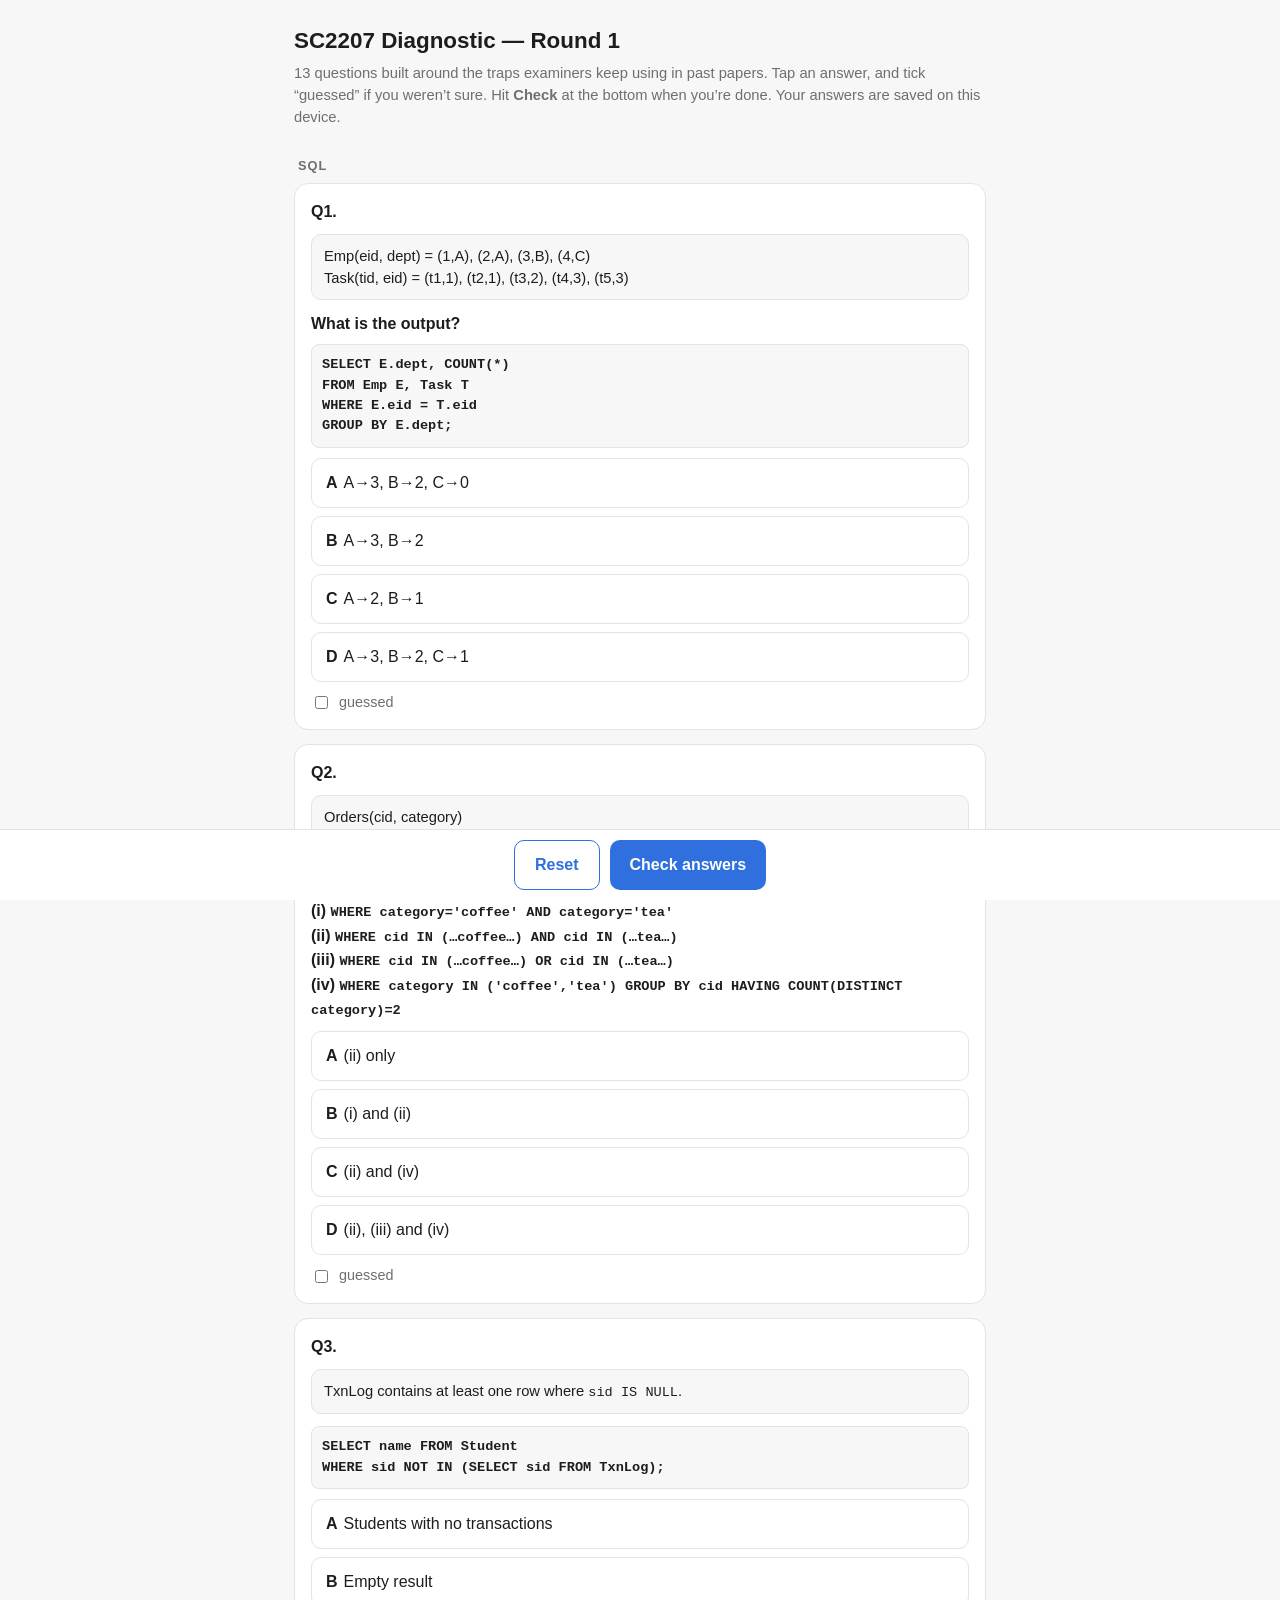
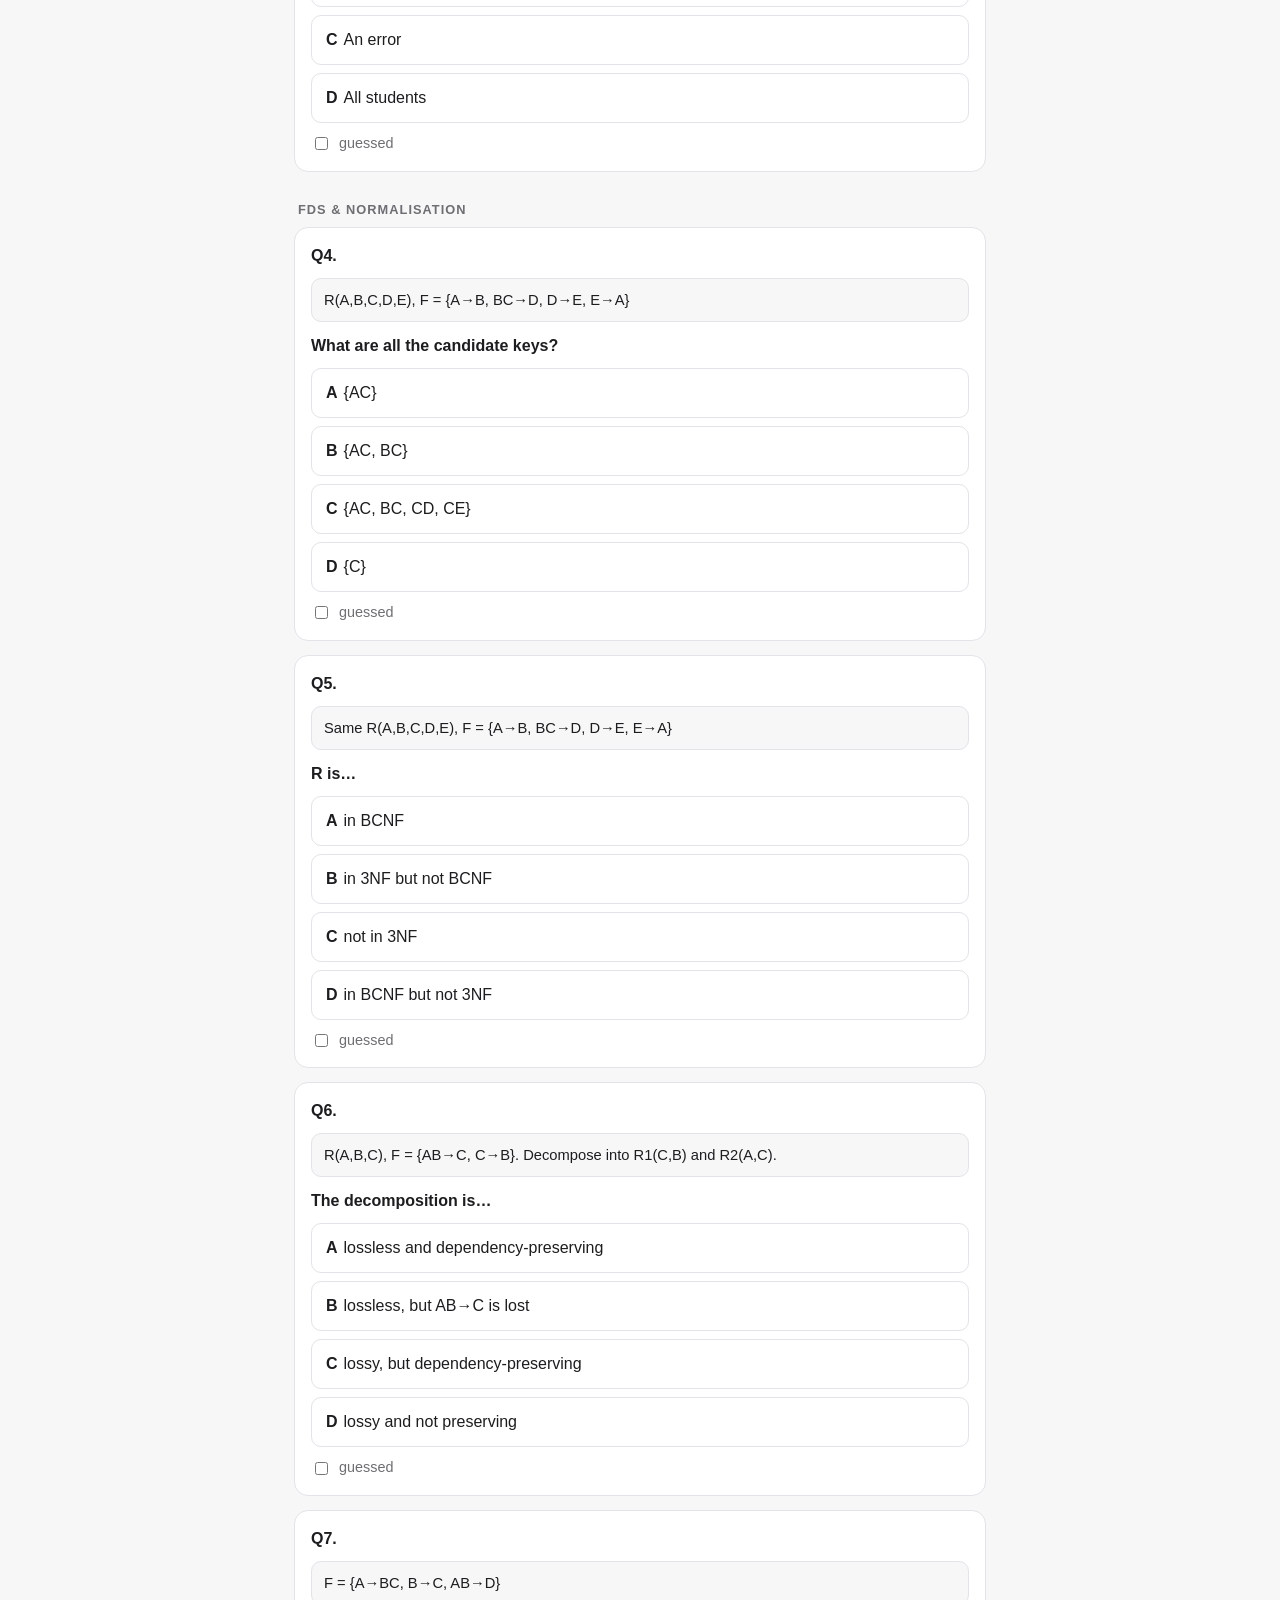
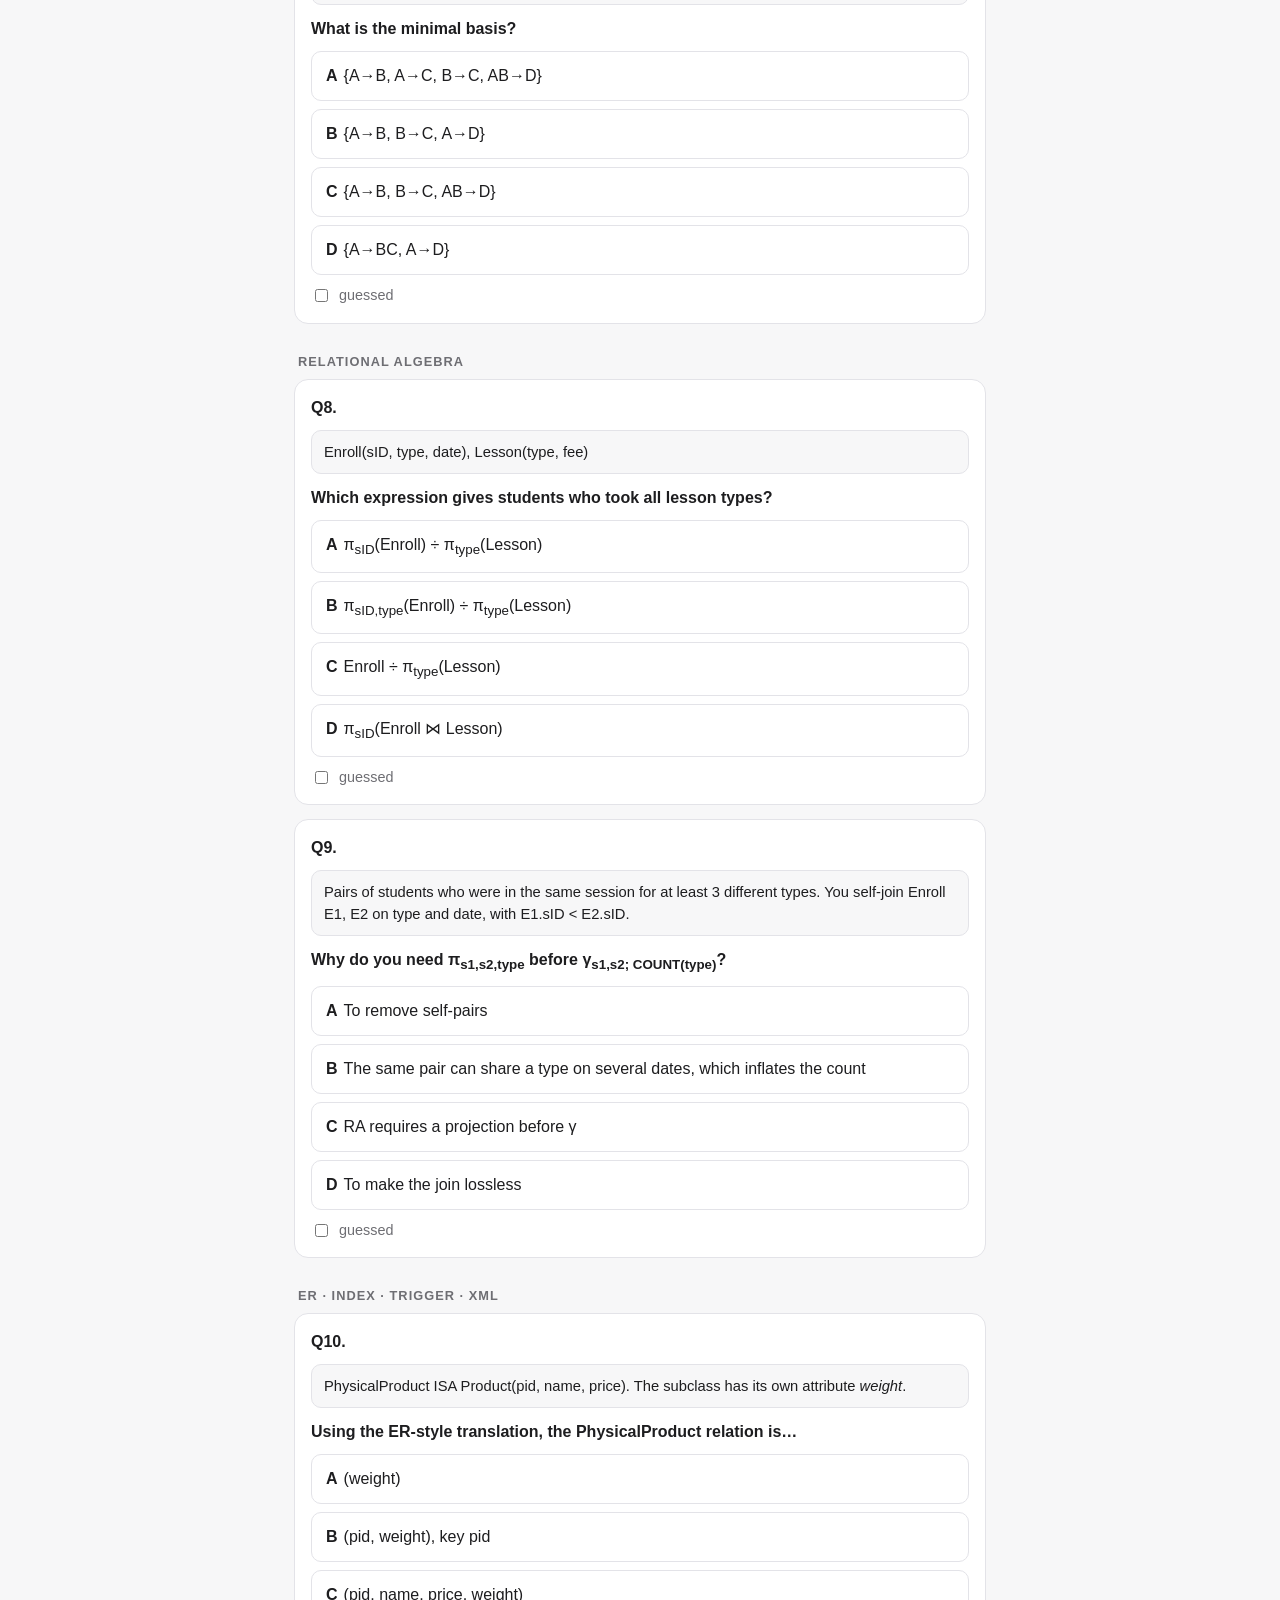
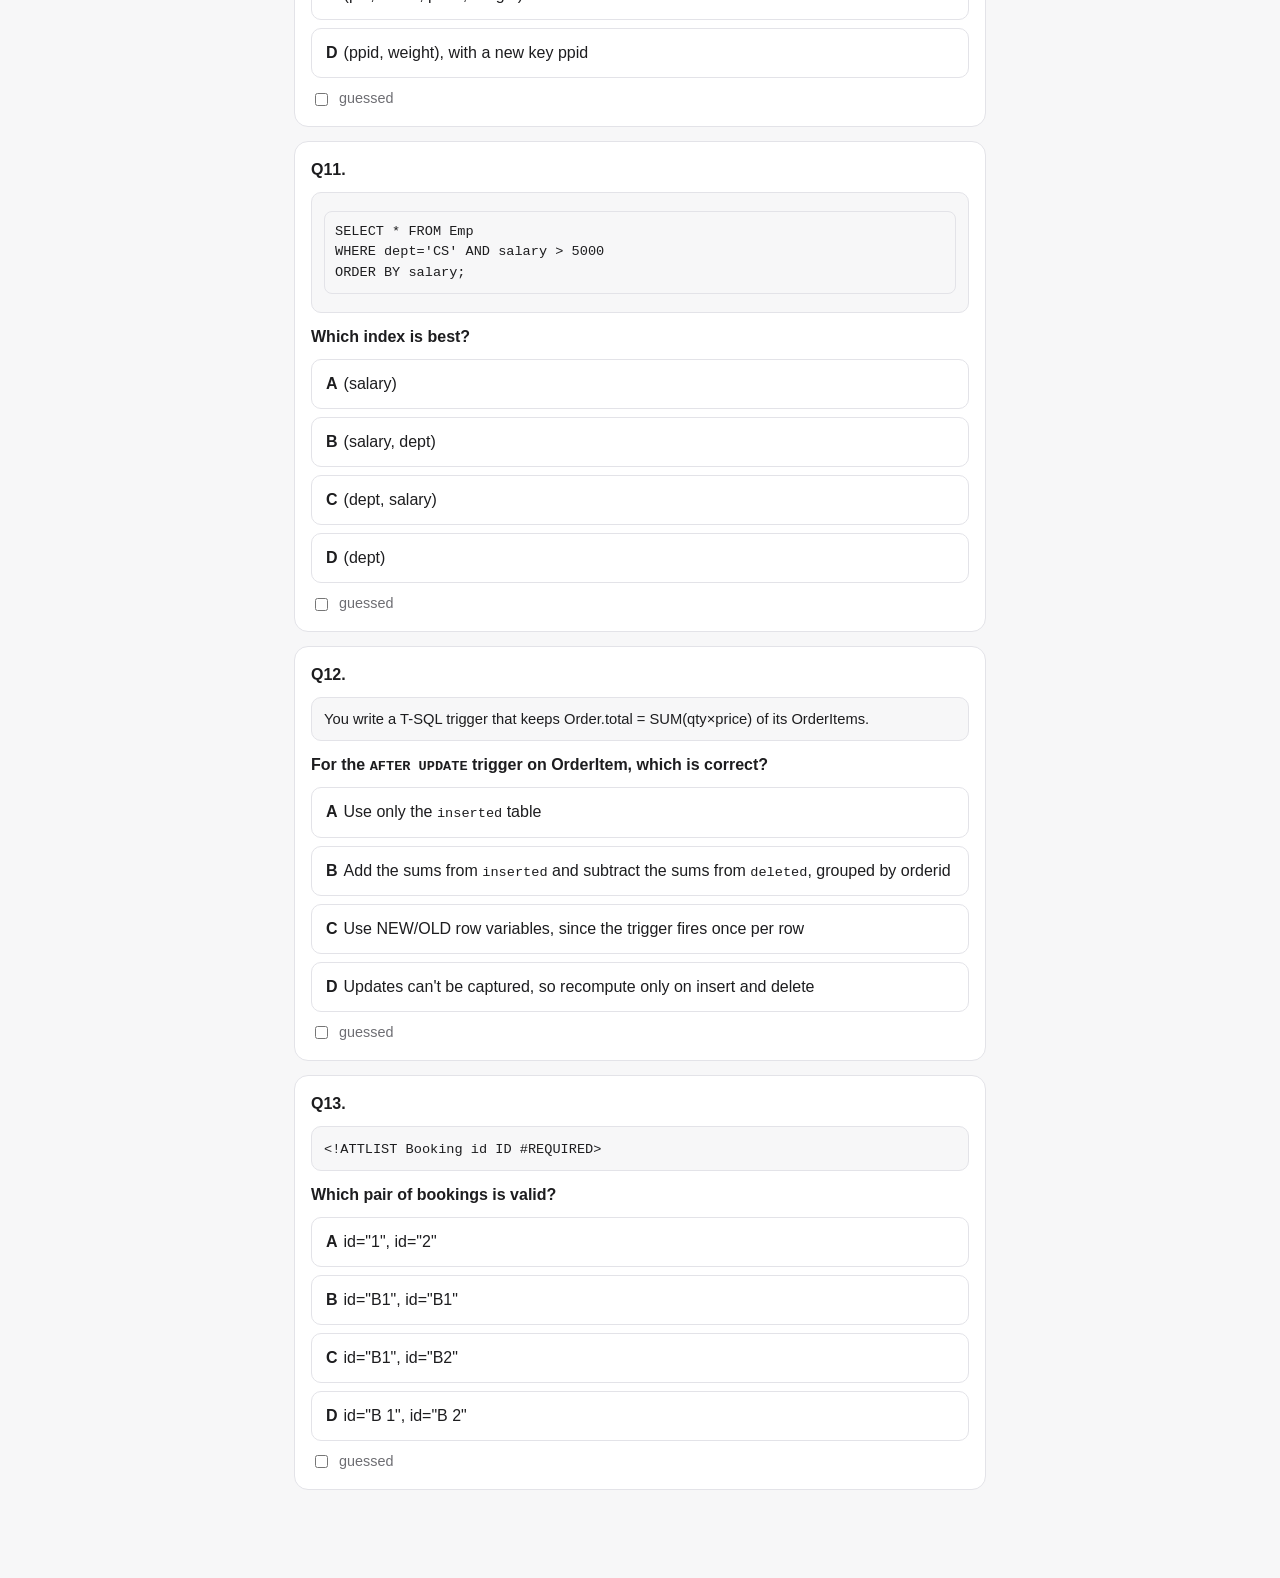
==== index.html @ 34547f18 "Add SC2207 Round 1 diagnostic quiz Co-Authored-By: Claude Opus 5.5 <noreply@anthropic.com>" ====
<!DOCTYPE html>
<html lang="en">
<head>
<meta charset="UTF-8">
<meta name="viewport" content="width=device-width, initial-scale=1">
<title>SC2207 Diagnostic Quiz — Round 1</title>
<style>
  :root { --bg:#f7f7f8; --card:#fff; --text:#1d1d1f; --muted:#6e6e73; --line:#e3e3e8;
          --accent:#2f6fde; --ok:#1f8f4e; --okbg:#e7f6ed; --bad:#c9372c; --badbg:#fdecea; }
  @media (prefers-color-scheme: dark) {
    :root { --bg:#111113; --card:#1c1c1f; --text:#f2f2f4; --muted:#9a9aa1; --line:#2c2c31;
            --accent:#6b9bff; --ok:#4cc27e; --okbg:#16301f; --bad:#ff6b5e; --badbg:#3a1a17; }
  }
  * { box-sizing:border-box; }
  body { margin:0; background:var(--bg); color:var(--text);
         font:16px/1.5 -apple-system, BlinkMacSystemFont, "Segoe UI", Roboto, sans-serif; }
  main { max-width:720px; margin:0 auto; padding:16px 14px 80px; }
  h1 { font-size:1.4rem; margin:8px 0 4px; }
  .sub { color:var(--muted); font-size:.92rem; margin-bottom:16px; }
  h2 { font-size:.8rem; text-transform:uppercase; letter-spacing:.08em; color:var(--muted); margin:28px 4px 8px; }
  .card { background:var(--card); border:1px solid var(--line); border-radius:14px; padding:16px; margin-bottom:14px; }
  .q { font-weight:600; margin-bottom:10px; }
  .ctx { background:var(--bg); border:1px solid var(--line); border-radius:10px; padding:10px 12px; margin-bottom:12px; font-size:.92rem; }
  pre, code { font-family: ui-monospace, SFMono-Regular, Menlo, monospace; font-size:.85rem; }
  pre { background:var(--bg); border:1px solid var(--line); border-radius:8px; padding:10px; overflow-x:auto; margin:8px 0; white-space:pre; }
  .opts { display:flex; flex-direction:column; gap:8px; }
  .opt { text-align:left; width:100%; padding:12px 14px; border-radius:10px; border:1.5px solid var(--line);
         background:var(--card); color:var(--text); font:inherit; cursor:pointer; }
  .opt b { margin-right:6px; }
  .opt.sel { border-color:var(--accent); box-shadow:0 0 0 1px var(--accent) inset; }
  .opt.correct { border-color:var(--ok); background:var(--okbg); }
  .opt.wrong { border-color:var(--bad); background:var(--badbg); }
  .opt:disabled { cursor:default; }
  .guess { display:flex; align-items:center; gap:8px; margin-top:10px; color:var(--muted); font-size:.9rem; }
  .exp { display:none; margin-top:12px; padding:12px; border-radius:10px; border-left:4px solid var(--accent); background:var(--bg); font-size:.93rem; }
  .exp.show { display:block; }
  .tag { display:inline-block; font-size:.75rem; padding:2px 8px; border-radius:99px; margin-bottom:6px; font-weight:600; }
  .tag.ok { background:var(--okbg); color:var(--ok); } .tag.bad { background:var(--badbg); color:var(--bad); }
  .bar { position:fixed; left:0; right:0; bottom:0; background:var(--card); border-top:1px solid var(--line);
         padding:10px 14px calc(10px + env(safe-area-inset-bottom)); display:flex; gap:10px; justify-content:center; }
  .btn { padding:12px 20px; border-radius:10px; border:0; background:var(--accent); color:#fff; font:inherit; font-weight:600; }
  .btn.sec { background:transparent; color:var(--accent); border:1.5px solid var(--accent); }
  #result table { width:100%; border-collapse:collapse; font-size:.93rem; }
  #result td, #result th { padding:6px 4px; border-bottom:1px solid var(--line); text-align:left; }
  #result .score { font-size:2rem; font-weight:700; }
</style>
</head>
<body>
<main>
  <h1>SC2207 Diagnostic — Round 1</h1>
  <div class="sub">13 questions built around the traps examiners keep using in past papers. Tap an answer, and tick “guessed” if you weren’t sure. Hit <b>Check</b> at the bottom when you’re done. Your answers are saved on this device.</div>
  <div id="result"></div>
  <div id="quiz"></div>
</main>
<div class="bar">
  <button class="btn sec" id="reset">Reset</button>
  <button class="btn" id="check">Check answers</button>
</div>

<script>
const Q = [
{ sec:"SQL", topic:"SQL",
  ctx:`Emp(eid, dept) = (1,A), (2,A), (3,B), (4,C)<br>Task(tid, eid) = (t1,1), (t2,1), (t3,2), (t4,3), (t5,3)`,
  q:`What is the output?<pre>SELECT E.dept, COUNT(*)
FROM Emp E, Task T
WHERE E.eid = T.eid
GROUP BY E.dept;</pre>`,
  o:["A→3, B→2, C→0","A→3, B→2","A→2, B→1","A→3, B→2, C→1"], a:1,
  e:`Dept A: eid 1 has t1 and t2, eid 2 has t3, so 3. Dept B: eid 3 has t4 and t5, so 2. Employee 4 (dept C) has no tasks, so the <b>inner join drops it completely</b>. You never get a C→0 row. You'd need a LEFT JOIN plus COUNT(T.tid) for that. Past papers put a “count 0” row in the options on purpose.` },

{ sec:"SQL", topic:"SQL",
  ctx:`Orders(cid, category)`,
  q:`Which queries return customers who ordered <b>both</b> coffee and tea?<br><br>
(i) <code>WHERE category='coffee' AND category='tea'</code><br>
(ii) <code>WHERE cid IN (…coffee…) AND cid IN (…tea…)</code><br>
(iii) <code>WHERE cid IN (…coffee…) OR cid IN (…tea…)</code><br>
(iv) <code>WHERE category IN ('coffee','tea') GROUP BY cid HAVING COUNT(DISTINCT category)=2</code>`,
  o:["(ii) only","(i) and (ii)","(ii) and (iv)","(ii), (iii) and (iv)"], a:2,
  e:`(i) checks one row at a time, and a single row can't have two categories, so the result is <b>always empty</b>. (iii) means “either”, not “both”. (ii) works. So does (iv): after filtering to the two categories, needing 2 distinct values means the customer has both. Note it must be COUNT(<b>DISTINCT</b>). A plain COUNT(*)=2 would wrongly accept someone who ordered coffee twice.` },

{ sec:"SQL", topic:"SQL",
  ctx:`TxnLog contains at least one row where <code>sid IS NULL</code>.`,
  q:`<pre>SELECT name FROM Student
WHERE sid NOT IN (SELECT sid FROM TxnLog);</pre>`,
  o:["Students with no transactions","Empty result","An error","All students"], a:1,
  e:`<code>x NOT IN (1, 2, NULL)</code> means <code>x&lt;&gt;1 AND x&lt;&gt;2 AND x&lt;&gt;NULL</code>. The last comparison is UNKNOWN, so no row can ever be TRUE. The result is <b>empty</b>. <code>NOT EXISTS</code> doesn't have this problem, so use it whenever the subquery column can be NULL.` },

{ sec:"FDs & normalisation", topic:"FD / Normalisation",
  ctx:`R(A,B,C,D,E), F = {A→B, BC→D, D→E, E→A}`,
  q:`What are all the candidate keys?`,
  o:["{AC}","{AC, BC}","{AC, BC, CD, CE}","{C}"], a:2,
  e:`C never appears on a right-hand side, so <b>C must be in every key</b>, and C⁺ = C alone isn't enough. Try C plus one more attribute:<br>
AC⁺ = A C B D E ✔<br>BC⁺ = B C D E A ✔<br>CD⁺ = C D E A B ✔<br>CE⁺ = C E A B D ✔<br>
Each one is minimal because C alone isn't a key. Shortcut: <b>attributes on no RHS are in every key. Attributes only on a RHS are in none.</b>` },

{ sec:"FDs & normalisation", topic:"FD / Normalisation",
  ctx:`Same R(A,B,C,D,E), F = {A→B, BC→D, D→E, E→A}`,
  q:`R is…`,
  o:["in BCNF","in 3NF but not BCNF","not in 3NF","in BCNF but not 3NF"], a:1,
  e:`BCNF needs every non-trivial X→Y to have X a superkey. A→B fails, since A⁺ = AB. So R is <b>not BCNF</b>.<br>3NF also allows X→Y when Y is <b>prime</b> (part of some key). The keys are AC, BC, CD, CE, so every attribute is prime and R <b>is in 3NF</b>. This “3NF but not BCNF” case comes up in exams again and again. Option D is impossible, because BCNF implies 3NF.` },

{ sec:"FDs & normalisation", topic:"FD / Normalisation",
  ctx:`R(A,B,C), F = {AB→C, C→B}. Decompose into R1(C,B) and R2(A,C).`,
  q:`The decomposition is…`,
  o:["lossless and dependency-preserving","lossless, but AB→C is lost","lossy, but dependency-preserving","lossy and not preserving"], a:1,
  e:`<b>Lossless:</b> the shared attribute is C, and C→B makes C a key of R1, so the decomposition is lossless.<br><b>Preservation:</b> R1 can check C→B. AB→C needs A, B and C together, which neither relation has, so it's <b>lost</b>.<br>This is the classic BCNF trade-off. R is in 3NF already, since B is prime (keys AB, AC). The usual “compare 3NF vs BCNF” answer: BCNF removes redundancy but can lose FDs; 3NF keeps every FD and is lossless, but may keep some redundancy.` },

{ sec:"FDs & normalisation", topic:"FD / Normalisation",
  ctx:`F = {A→BC, B→C, AB→D}`,
  q:`What is the minimal basis?`,
  o:["{A→B, A→C, B→C, AB→D}","{A→B, B→C, A→D}","{A→B, B→C, AB→D}","{A→BC, A→D}"], a:1,
  e:`1. <b>Split RHS:</b> A→B, A→C, B→C, AB→D<br>2. <b>Remove redundant FDs:</b> A→C follows from A→B and B→C, so drop it.<br>3. <b>Shrink LHS:</b> for AB→D, A⁺ = {A,B,C} already contains B, so AB→D becomes A→D.<br>Result: {A→B, B→C, A→D}. Steps 2 and 3 can interact, so recheck after each change.` },

{ sec:"Relational algebra", topic:"Relational Algebra",
  ctx:`Enroll(sID, type, date), Lesson(type, fee)`,
  q:`Which expression gives students who took <b>all</b> lesson types?`,
  o:["π<sub>sID</sub>(Enroll) ÷ π<sub>type</sub>(Lesson)","π<sub>sID,type</sub>(Enroll) ÷ π<sub>type</sub>(Lesson)","Enroll ÷ π<sub>type</sub>(Lesson)","π<sub>sID</sub>(Enroll ⋈ Lesson)"], a:1,
  e:`For division R ÷ S, R must have exactly (answer attributes + S's attributes).<br>A: the dividend has no <i>type</i>, so it's meaningless.<br><b>C is the sneaky one:</b> leaving <i>date</i> in gives (sID, date) pairs where the student took every type <i>on that same date</i>. That's the wrong question.<br>D: just students who took at least one lesson.<br>Always <b>project away extra columns before ÷</b>.` },

{ sec:"Relational algebra", topic:"Relational Algebra",
  ctx:`Pairs of students who were in the same session for at least 3 different types. You self-join Enroll E1, E2 on type and date, with E1.sID &lt; E2.sID.`,
  q:`Why do you need π<sub>s1,s2,type</sub> <b>before</b> γ<sub>s1,s2; COUNT(type)</sub>?`,
  o:["To remove self-pairs","The same pair can share a type on several dates, which inflates the count","RA requires a projection before γ","To make the join lossless"], a:1,
  e:`If Ann and Bob both did piano on 3 different dates, the join gives 3 rows (Ann, Bob, piano, date). Counting those says “3 types”, but it's really 1. Projecting onto (s1, s2, type) first removes the duplicates, because RA relations are sets. Self-pairs are removed by the <b>&lt;</b> condition, which also stops (Ann, Bob) and (Bob, Ann) from both appearing. Every recent paper has a question on “pairs … together … at least N different X”.` },

{ sec:"ER · Index · Trigger · XML", topic:"ER",
  ctx:`PhysicalProduct ISA Product(pid, name, price). The subclass has its own attribute <i>weight</i>.`,
  q:`Using the <b>ER-style</b> translation, the PhysicalProduct relation is…`,
  o:["(weight)","(pid, weight), key pid","(pid, name, price, weight)","(ppid, weight), with a new key ppid"], a:1,
  e:`<b>ER-style:</b> the subclass relation holds the superclass key plus its own attributes, and the key is inherited, so (pid, weight). <b>OO-style</b> would be C, a full copy of every attribute. The <b>NULL-style</b> approach puts everything in one big Product table with NULLs. Subclasses never get a new key. A 2025 paper asked “what is the key of the subclass?”` },

{ sec:"ER · Index · Trigger · XML", topic:"Index",
  ctx:`<pre>SELECT * FROM Emp
WHERE dept='CS' AND salary &gt; 5000
ORDER BY salary;</pre>`,
  q:`Which index is best?`,
  o:["(salary)","(salary, dept)","(dept, salary)","(dept)"], a:2,
  e:`Rule: <b>equality columns first, then the range or sort column</b>. With (dept, salary), all the CS entries sit together and are already sorted by salary. The index jumps to salary 5000 and scans forward, and the ORDER BY comes free. With (salary, dept), CS rows are spread across the salary range. Related exam fact: an index on Price helps MAX(Price) but <b>not</b> MAX(Quantity×Price).` },

{ sec:"ER · Index · Trigger · XML", topic:"Trigger",
  ctx:`You write a T-SQL trigger that keeps Order.total = SUM(qty×price) of its OrderItems.`,
  q:`For the <code>AFTER UPDATE</code> trigger on OrderItem, which is correct?`,
  o:["Use only the <code>inserted</code> table","Add the sums from <code>inserted</code> and subtract the sums from <code>deleted</code>, grouped by orderid","Use NEW/OLD row variables, since the trigger fires once per row","Updates can't be captured, so recompute only on insert and delete"], a:1,
  e:`In SQL Server an UPDATE fills <code>deleted</code> with the old rows and <code>inserted</code> with the new ones. The trigger fires <b>once per statement</b>, not per row, so many rows may change at once. Group by orderid, then add the new amounts and subtract the old. (An item could even move to another order.) NEW/OLD is Oracle/Postgres syntax. Exams take marks off for missing a trigger: keeping a total correct needs INSERT, UPDATE <b>and</b> DELETE.` },

{ sec:"ER · Index · Trigger · XML", topic:"XML",
  ctx:`<code>&lt;!ATTLIST Booking id ID #REQUIRED&gt;</code>`,
  q:`Which pair of bookings is valid?`,
  o:[`id="1", id="2"`,`id="B1", id="B1"`,`id="B1", id="B2"`,`id="B 1", id="B 2"`], a:2,
  e:`An ID value must be a valid XML name: it must <b>start with a letter or underscore</b> and contain <b>no spaces</b>. It must also be <b>unique</b> across the whole document. So A has a leading digit, B is a duplicate, and D has spaces. Also review: <code>+</code> means one or more, <code>*</code> zero or more, <code>?</code> optional, <code>#FIXED "SGD"</code> a constant value, and IDREF for references.` }
];

const KEY = "sc2207-r1";
let state = JSON.parse(localStorage.getItem(KEY) || '{"ans":{},"guess":{},"checked":false}');
const save = () => localStorage.setItem(KEY, JSON.stringify(state));
const L = "ABCD";

function render() {
  const root = document.getElementById("quiz");
  root.innerHTML = "";
  let lastSec = "";
  Q.forEach((x, i) => {
    if (x.sec !== lastSec) { const h = document.createElement("h2"); h.textContent = x.sec; root.appendChild(h); lastSec = x.sec; }
    const c = document.createElement("div"); c.className = "card";
    const chosen = state.ans[i];
    let tag = "";
    if (state.checked) tag = chosen === x.a ? `<span class="tag ok">Correct</span>` : `<span class="tag bad">${chosen === undefined ? "Unanswered" : "Wrong"} — answer ${L[x.a]}</span>`;
    c.innerHTML = `${tag}<div class="q">Q${i+1}.</div><div class="ctx">${x.ctx}</div><div class="q">${x.q}</div>
      <div class="opts">${x.o.map((t, j) => {
        let cls = "opt";
        if (state.checked) { if (j === x.a) cls += " correct"; else if (j === chosen) cls += " wrong"; }
        else if (j === chosen) cls += " sel";
        return `<button class="${cls}" data-q="${i}" data-o="${j}" ${state.checked ? "disabled" : ""}><b>${L[j]}</b>${t}</button>`;
      }).join("")}</div>
      <label class="guess"><input type="checkbox" data-g="${i}" ${state.guess[i] ? "checked" : ""} ${state.checked ? "disabled" : ""}> guessed</label>
      <div class="exp ${state.checked ? "show" : ""}">${x.e}</div>`;
    root.appendChild(c);
  });
  root.querySelectorAll(".opt").forEach(b => b.onclick = () => { state.ans[b.dataset.q] = +b.dataset.o; save(); render(); });
  root.querySelectorAll("[data-g]").forEach(cb => cb.onchange = () => { state.guess[cb.dataset.g] = cb.checked; save(); });
  renderResult();
}

function renderResult() {
  const r = document.getElementById("result");
  if (!state.checked) { r.innerHTML = ""; return; }
  const by = {};
  let total = 0, lucky = 0;
  Q.forEach((x, i) => {
    by[x.topic] = by[x.topic] || [0, 0];
    by[x.topic][1]++;
    if (state.ans[i] === x.a) { by[x.topic][0]++; total++; if (state.guess[i]) lucky++; }
  });
  r.innerHTML = `<div class="card"><div class="score">${total} / ${Q.length}</div>
    <div class="sub">${lucky ? `${lucky} of those were guesses, so count them as gaps too.` : "No lucky guesses counted."}</div>
    <table><tr><th>Topic</th><th>Score</th></tr>${Object.entries(by).map(([t, [s, n]]) =>
      `<tr><td>${t}</td><td>${s}/${n} ${s === n ? "✅" : s === 0 ? "❌" : "⚠️"}</td></tr>`).join("")}</table>
    <div class="sub" style="margin-top:10px">Send this score to Claude for a Round 2 aimed at your weak topics.</div></div>`;
  window.scrollTo({ top: 0, behavior: "smooth" });
}

document.getElementById("check").onclick = () => { state.checked = true; save(); render(); };
document.getElementById("reset").onclick = () => { if (confirm("Clear all answers?")) { state = { ans:{}, guess:{}, checked:false }; save(); render(); } };
render();
</script>
</body>
</html>
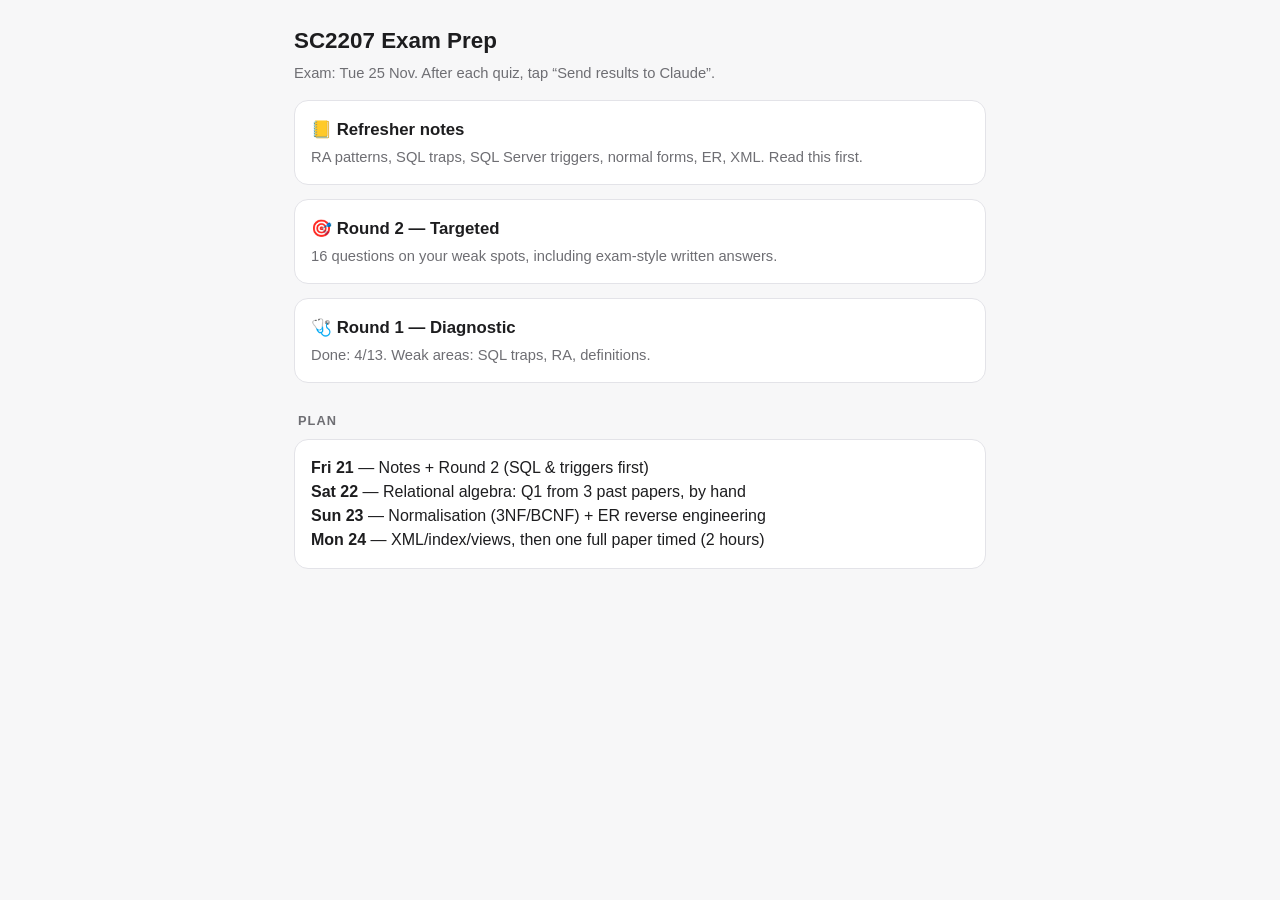
==== commit c44b70b0: "Add Round 2, refresher notes, home page, shared quiz engine Co-Authored-By: Claude Opus 5.5 <noreply" ====
--- a/index.html
+++ b/index.html
@@ -3,205 +3,25 @@
 <head>
 <meta charset="UTF-8">
 <meta name="viewport" content="width=device-width, initial-scale=1">
-<title>SC2207 Diagnostic Quiz — Round 1</title>
-<style>
-  :root { --bg:#f7f7f8; --card:#fff; --text:#1d1d1f; --muted:#6e6e73; --line:#e3e3e8;
-          --accent:#2f6fde; --ok:#1f8f4e; --okbg:#e7f6ed; --bad:#c9372c; --badbg:#fdecea; }
-  @media (prefers-color-scheme: dark) {
-    :root { --bg:#111113; --card:#1c1c1f; --text:#f2f2f4; --muted:#9a9aa1; --line:#2c2c31;
-            --accent:#6b9bff; --ok:#4cc27e; --okbg:#16301f; --bad:#ff6b5e; --badbg:#3a1a17; }
-  }
-  * { box-sizing:border-box; }
-  body { margin:0; background:var(--bg); color:var(--text);
-         font:16px/1.5 -apple-system, BlinkMacSystemFont, "Segoe UI", Roboto, sans-serif; }
-  main { max-width:720px; margin:0 auto; padding:16px 14px 80px; }
-  h1 { font-size:1.4rem; margin:8px 0 4px; }
-  .sub { color:var(--muted); font-size:.92rem; margin-bottom:16px; }
-  h2 { font-size:.8rem; text-transform:uppercase; letter-spacing:.08em; color:var(--muted); margin:28px 4px 8px; }
-  .card { background:var(--card); border:1px solid var(--line); border-radius:14px; padding:16px; margin-bottom:14px; }
-  .q { font-weight:600; margin-bottom:10px; }
-  .ctx { background:var(--bg); border:1px solid var(--line); border-radius:10px; padding:10px 12px; margin-bottom:12px; font-size:.92rem; }
-  pre, code { font-family: ui-monospace, SFMono-Regular, Menlo, monospace; font-size:.85rem; }
-  pre { background:var(--bg); border:1px solid var(--line); border-radius:8px; padding:10px; overflow-x:auto; margin:8px 0; white-space:pre; }
-  .opts { display:flex; flex-direction:column; gap:8px; }
-  .opt { text-align:left; width:100%; padding:12px 14px; border-radius:10px; border:1.5px solid var(--line);
-         background:var(--card); color:var(--text); font:inherit; cursor:pointer; }
-  .opt b { margin-right:6px; }
-  .opt.sel { border-color:var(--accent); box-shadow:0 0 0 1px var(--accent) inset; }
-  .opt.correct { border-color:var(--ok); background:var(--okbg); }
-  .opt.wrong { border-color:var(--bad); background:var(--badbg); }
-  .opt:disabled { cursor:default; }
-  .guess { display:flex; align-items:center; gap:8px; margin-top:10px; color:var(--muted); font-size:.9rem; }
-  .exp { display:none; margin-top:12px; padding:12px; border-radius:10px; border-left:4px solid var(--accent); background:var(--bg); font-size:.93rem; }
-  .exp.show { display:block; }
-  .tag { display:inline-block; font-size:.75rem; padding:2px 8px; border-radius:99px; margin-bottom:6px; font-weight:600; }
-  .tag.ok { background:var(--okbg); color:var(--ok); } .tag.bad { background:var(--badbg); color:var(--bad); }
-  .bar { position:fixed; left:0; right:0; bottom:0; background:var(--card); border-top:1px solid var(--line);
-         padding:10px 14px calc(10px + env(safe-area-inset-bottom)); display:flex; gap:10px; justify-content:center; }
-  .btn { padding:12px 20px; border-radius:10px; border:0; background:var(--accent); color:#fff; font:inherit; font-weight:600; }
-  .btn.sec { background:transparent; color:var(--accent); border:1.5px solid var(--accent); }
-  #result table { width:100%; border-collapse:collapse; font-size:.93rem; }
-  #result td, #result th { padding:6px 4px; border-bottom:1px solid var(--line); text-align:left; }
-  #result .score { font-size:2rem; font-weight:700; }
-</style>
+<title>SC2207 Exam Prep</title>
+<link rel="stylesheet" href="style.css">
 </head>
 <body>
-<main>
-  <h1>SC2207 Diagnostic — Round 1</h1>
-  <div class="sub">13 questions built around the traps examiners keep using in past papers. Tap an answer, and tick “guessed” if you weren’t sure. Hit <b>Check</b> at the bottom when you’re done. Your answers are saved on this device.</div>
-  <div id="result"></div>
-  <div id="quiz"></div>
+<main class="hub">
+  <h1>SC2207 Exam Prep</h1>
+  <div class="sub">Exam: Tue 25 Nov. After each quiz, tap “Send results to Claude”.</div>
+
+  <a class="card" href="notes.html"><div class="t">📒 Refresher notes</div><div class="sub" style="margin:4px 0 0">RA patterns, SQL traps, SQL Server triggers, normal forms, ER, XML. Read this first.</div></a>
+  <a class="card" href="r2.html"><div class="t">🎯 Round 2 — Targeted</div><div class="sub" style="margin:4px 0 0">16 questions on your weak spots, including exam-style written answers.</div></a>
+  <a class="card" href="r1.html"><div class="t">🩺 Round 1 — Diagnostic</div><div class="sub" style="margin:4px 0 0">Done: 4/13. Weak areas: SQL traps, RA, definitions.</div></a>
+
+  <h2>Plan</h2>
+  <div class="card">
+    <b>Fri 21</b> — Notes + Round 2 (SQL & triggers first)<br>
+    <b>Sat 22</b> — Relational algebra: Q1 from 3 past papers, by hand<br>
+    <b>Sun 23</b> — Normalisation (3NF/BCNF) + ER reverse engineering<br>
+    <b>Mon 24</b> — XML/index/views, then one full paper timed (2 hours)
+  </div>
 </main>
-<div class="bar">
-  <button class="btn sec" id="reset">Reset</button>
-  <button class="btn" id="check">Check answers</button>
-</div>
-
-<script>
-const Q = [
-{ sec:"SQL", topic:"SQL",
-  ctx:`Emp(eid, dept) = (1,A), (2,A), (3,B), (4,C)<br>Task(tid, eid) = (t1,1), (t2,1), (t3,2), (t4,3), (t5,3)`,
-  q:`What is the output?<pre>SELECT E.dept, COUNT(*)
-FROM Emp E, Task T
-WHERE E.eid = T.eid
-GROUP BY E.dept;</pre>`,
-  o:["A→3, B→2, C→0","A→3, B→2","A→2, B→1","A→3, B→2, C→1"], a:1,
-  e:`Dept A: eid 1 has t1 and t2, eid 2 has t3, so 3. Dept B: eid 3 has t4 and t5, so 2. Employee 4 (dept C) has no tasks, so the <b>inner join drops it completely</b>. You never get a C→0 row. You'd need a LEFT JOIN plus COUNT(T.tid) for that. Past papers put a “count 0” row in the options on purpose.` },
-
-{ sec:"SQL", topic:"SQL",
-  ctx:`Orders(cid, category)`,
-  q:`Which queries return customers who ordered <b>both</b> coffee and tea?<br><br>
-(i) <code>WHERE category='coffee' AND category='tea'</code><br>
-(ii) <code>WHERE cid IN (…coffee…) AND cid IN (…tea…)</code><br>
-(iii) <code>WHERE cid IN (…coffee…) OR cid IN (…tea…)</code><br>
-(iv) <code>WHERE category IN ('coffee','tea') GROUP BY cid HAVING COUNT(DISTINCT category)=2</code>`,
-  o:["(ii) only","(i) and (ii)","(ii) and (iv)","(ii), (iii) and (iv)"], a:2,
-  e:`(i) checks one row at a time, and a single row can't have two categories, so the result is <b>always empty</b>. (iii) means “either”, not “both”. (ii) works. So does (iv): after filtering to the two categories, needing 2 distinct values means the customer has both. Note it must be COUNT(<b>DISTINCT</b>). A plain COUNT(*)=2 would wrongly accept someone who ordered coffee twice.` },
-
-{ sec:"SQL", topic:"SQL",
-  ctx:`TxnLog contains at least one row where <code>sid IS NULL</code>.`,
-  q:`<pre>SELECT name FROM Student
-WHERE sid NOT IN (SELECT sid FROM TxnLog);</pre>`,
-  o:["Students with no transactions","Empty result","An error","All students"], a:1,
-  e:`<code>x NOT IN (1, 2, NULL)</code> means <code>x&lt;&gt;1 AND x&lt;&gt;2 AND x&lt;&gt;NULL</code>. The last comparison is UNKNOWN, so no row can ever be TRUE. The result is <b>empty</b>. <code>NOT EXISTS</code> doesn't have this problem, so use it whenever the subquery column can be NULL.` },
-
-{ sec:"FDs & normalisation", topic:"FD / Normalisation",
-  ctx:`R(A,B,C,D,E), F = {A→B, BC→D, D→E, E→A}`,
-  q:`What are all the candidate keys?`,
-  o:["{AC}","{AC, BC}","{AC, BC, CD, CE}","{C}"], a:2,
-  e:`C never appears on a right-hand side, so <b>C must be in every key</b>, and C⁺ = C alone isn't enough. Try C plus one more attribute:<br>
-AC⁺ = A C B D E ✔<br>BC⁺ = B C D E A ✔<br>CD⁺ = C D E A B ✔<br>CE⁺ = C E A B D ✔<br>
-Each one is minimal because C alone isn't a key. Shortcut: <b>attributes on no RHS are in every key. Attributes only on a RHS are in none.</b>` },
-
-{ sec:"FDs & normalisation", topic:"FD / Normalisation",
-  ctx:`Same R(A,B,C,D,E), F = {A→B, BC→D, D→E, E→A}`,
-  q:`R is…`,
-  o:["in BCNF","in 3NF but not BCNF","not in 3NF","in BCNF but not 3NF"], a:1,
-  e:`BCNF needs every non-trivial X→Y to have X a superkey. A→B fails, since A⁺ = AB. So R is <b>not BCNF</b>.<br>3NF also allows X→Y when Y is <b>prime</b> (part of some key). The keys are AC, BC, CD, CE, so every attribute is prime and R <b>is in 3NF</b>. This “3NF but not BCNF” case comes up in exams again and again. Option D is impossible, because BCNF implies 3NF.` },
-
-{ sec:"FDs & normalisation", topic:"FD / Normalisation",
-  ctx:`R(A,B,C), F = {AB→C, C→B}. Decompose into R1(C,B) and R2(A,C).`,
-  q:`The decomposition is…`,
-  o:["lossless and dependency-preserving","lossless, but AB→C is lost","lossy, but dependency-preserving","lossy and not preserving"], a:1,
-  e:`<b>Lossless:</b> the shared attribute is C, and C→B makes C a key of R1, so the decomposition is lossless.<br><b>Preservation:</b> R1 can check C→B. AB→C needs A, B and C together, which neither relation has, so it's <b>lost</b>.<br>This is the classic BCNF trade-off. R is in 3NF already, since B is prime (keys AB, AC). The usual “compare 3NF vs BCNF” answer: BCNF removes redundancy but can lose FDs; 3NF keeps every FD and is lossless, but may keep some redundancy.` },
-
-{ sec:"FDs & normalisation", topic:"FD / Normalisation",
-  ctx:`F = {A→BC, B→C, AB→D}`,
-  q:`What is the minimal basis?`,
-  o:["{A→B, A→C, B→C, AB→D}","{A→B, B→C, A→D}","{A→B, B→C, AB→D}","{A→BC, A→D}"], a:1,
-  e:`1. <b>Split RHS:</b> A→B, A→C, B→C, AB→D<br>2. <b>Remove redundant FDs:</b> A→C follows from A→B and B→C, so drop it.<br>3. <b>Shrink LHS:</b> for AB→D, A⁺ = {A,B,C} already contains B, so AB→D becomes A→D.<br>Result: {A→B, B→C, A→D}. Steps 2 and 3 can interact, so recheck after each change.` },
-
-{ sec:"Relational algebra", topic:"Relational Algebra",
-  ctx:`Enroll(sID, type, date), Lesson(type, fee)`,
-  q:`Which expression gives students who took <b>all</b> lesson types?`,
-  o:["π<sub>sID</sub>(Enroll) ÷ π<sub>type</sub>(Lesson)","π<sub>sID,type</sub>(Enroll) ÷ π<sub>type</sub>(Lesson)","Enroll ÷ π<sub>type</sub>(Lesson)","π<sub>sID</sub>(Enroll ⋈ Lesson)"], a:1,
-  e:`For division R ÷ S, R must have exactly (answer attributes + S's attributes).<br>A: the dividend has no <i>type</i>, so it's meaningless.<br><b>C is the sneaky one:</b> leaving <i>date</i> in gives (sID, date) pairs where the student took every type <i>on that same date</i>. That's the wrong question.<br>D: just students who took at least one lesson.<br>Always <b>project away extra columns before ÷</b>.` },
-
-{ sec:"Relational algebra", topic:"Relational Algebra",
-  ctx:`Pairs of students who were in the same session for at least 3 different types. You self-join Enroll E1, E2 on type and date, with E1.sID &lt; E2.sID.`,
-  q:`Why do you need π<sub>s1,s2,type</sub> <b>before</b> γ<sub>s1,s2; COUNT(type)</sub>?`,
-  o:["To remove self-pairs","The same pair can share a type on several dates, which inflates the count","RA requires a projection before γ","To make the join lossless"], a:1,
-  e:`If Ann and Bob both did piano on 3 different dates, the join gives 3 rows (Ann, Bob, piano, date). Counting those says “3 types”, but it's really 1. Projecting onto (s1, s2, type) first removes the duplicates, because RA relations are sets. Self-pairs are removed by the <b>&lt;</b> condition, which also stops (Ann, Bob) and (Bob, Ann) from both appearing. Every recent paper has a question on “pairs … together … at least N different X”.` },
-
-{ sec:"ER · Index · Trigger · XML", topic:"ER",
-  ctx:`PhysicalProduct ISA Product(pid, name, price). The subclass has its own attribute <i>weight</i>.`,
-  q:`Using the <b>ER-style</b> translation, the PhysicalProduct relation is…`,
-  o:["(weight)","(pid, weight), key pid","(pid, name, price, weight)","(ppid, weight), with a new key ppid"], a:1,
-  e:`<b>ER-style:</b> the subclass relation holds the superclass key plus its own attributes, and the key is inherited, so (pid, weight). <b>OO-style</b> would be C, a full copy of every attribute. The <b>NULL-style</b> approach puts everything in one big Product table with NULLs. Subclasses never get a new key. A 2025 paper asked “what is the key of the subclass?”` },
-
-{ sec:"ER · Index · Trigger · XML", topic:"Index",
-  ctx:`<pre>SELECT * FROM Emp
-WHERE dept='CS' AND salary &gt; 5000
-ORDER BY salary;</pre>`,
-  q:`Which index is best?`,
-  o:["(salary)","(salary, dept)","(dept, salary)","(dept)"], a:2,
-  e:`Rule: <b>equality columns first, then the range or sort column</b>. With (dept, salary), all the CS entries sit together and are already sorted by salary. The index jumps to salary 5000 and scans forward, and the ORDER BY comes free. With (salary, dept), CS rows are spread across the salary range. Related exam fact: an index on Price helps MAX(Price) but <b>not</b> MAX(Quantity×Price).` },
-
-{ sec:"ER · Index · Trigger · XML", topic:"Trigger",
-  ctx:`You write a T-SQL trigger that keeps Order.total = SUM(qty×price) of its OrderItems.`,
-  q:`For the <code>AFTER UPDATE</code> trigger on OrderItem, which is correct?`,
-  o:["Use only the <code>inserted</code> table","Add the sums from <code>inserted</code> and subtract the sums from <code>deleted</code>, grouped by orderid","Use NEW/OLD row variables, since the trigger fires once per row","Updates can't be captured, so recompute only on insert and delete"], a:1,
-  e:`In SQL Server an UPDATE fills <code>deleted</code> with the old rows and <code>inserted</code> with the new ones. The trigger fires <b>once per statement</b>, not per row, so many rows may change at once. Group by orderid, then add the new amounts and subtract the old. (An item could even move to another order.) NEW/OLD is Oracle/Postgres syntax. Exams take marks off for missing a trigger: keeping a total correct needs INSERT, UPDATE <b>and</b> DELETE.` },
-
-{ sec:"ER · Index · Trigger · XML", topic:"XML",
-  ctx:`<code>&lt;!ATTLIST Booking id ID #REQUIRED&gt;</code>`,
-  q:`Which pair of bookings is valid?`,
-  o:[`id="1", id="2"`,`id="B1", id="B1"`,`id="B1", id="B2"`,`id="B 1", id="B 2"`], a:2,
-  e:`An ID value must be a valid XML name: it must <b>start with a letter or underscore</b> and contain <b>no spaces</b>. It must also be <b>unique</b> across the whole document. So A has a leading digit, B is a duplicate, and D has spaces. Also review: <code>+</code> means one or more, <code>*</code> zero or more, <code>?</code> optional, <code>#FIXED "SGD"</code> a constant value, and IDREF for references.` }
-];
-
-const KEY = "sc2207-r1";
-let state = JSON.parse(localStorage.getItem(KEY) || '{"ans":{},"guess":{},"checked":false}');
-const save = () => localStorage.setItem(KEY, JSON.stringify(state));
-const L = "ABCD";
-
-function render() {
-  const root = document.getElementById("quiz");
-  root.innerHTML = "";
-  let lastSec = "";
-  Q.forEach((x, i) => {
-    if (x.sec !== lastSec) { const h = document.createElement("h2"); h.textContent = x.sec; root.appendChild(h); lastSec = x.sec; }
-    const c = document.createElement("div"); c.className = "card";
-    const chosen = state.ans[i];
-    let tag = "";
-    if (state.checked) tag = chosen === x.a ? `<span class="tag ok">Correct</span>` : `<span class="tag bad">${chosen === undefined ? "Unanswered" : "Wrong"} — answer ${L[x.a]}</span>`;
-    c.innerHTML = `${tag}<div class="q">Q${i+1}.</div><div class="ctx">${x.ctx}</div><div class="q">${x.q}</div>
-      <div class="opts">${x.o.map((t, j) => {
-        let cls = "opt";
-        if (state.checked) { if (j === x.a) cls += " correct"; else if (j === chosen) cls += " wrong"; }
-        else if (j === chosen) cls += " sel";
-        return `<button class="${cls}" data-q="${i}" data-o="${j}" ${state.checked ? "disabled" : ""}><b>${L[j]}</b>${t}</button>`;
-      }).join("")}</div>
-      <label class="guess"><input type="checkbox" data-g="${i}" ${state.guess[i] ? "checked" : ""} ${state.checked ? "disabled" : ""}> guessed</label>
-      <div class="exp ${state.checked ? "show" : ""}">${x.e}</div>`;
-    root.appendChild(c);
-  });
-  root.querySelectorAll(".opt").forEach(b => b.onclick = () => { state.ans[b.dataset.q] = +b.dataset.o; save(); render(); });
-  root.querySelectorAll("[data-g]").forEach(cb => cb.onchange = () => { state.guess[cb.dataset.g] = cb.checked; save(); });
-  renderResult();
-}
-
-function renderResult() {
-  const r = document.getElementById("result");
-  if (!state.checked) { r.innerHTML = ""; return; }
-  const by = {};
-  let total = 0, lucky = 0;
-  Q.forEach((x, i) => {
-    by[x.topic] = by[x.topic] || [0, 0];
-    by[x.topic][1]++;
-    if (state.ans[i] === x.a) { by[x.topic][0]++; total++; if (state.guess[i]) lucky++; }
-  });
-  r.innerHTML = `<div class="card"><div class="score">${total} / ${Q.length}</div>
-    <div class="sub">${lucky ? `${lucky} of those were guesses, so count them as gaps too.` : "No lucky guesses counted."}</div>
-    <table><tr><th>Topic</th><th>Score</th></tr>${Object.entries(by).map(([t, [s, n]]) =>
-      `<tr><td>${t}</td><td>${s}/${n} ${s === n ? "✅" : s === 0 ? "❌" : "⚠️"}</td></tr>`).join("")}</table>
-    <div class="sub" style="margin-top:10px">Send this score to Claude for a Round 2 aimed at your weak topics.</div></div>`;
-  window.scrollTo({ top: 0, behavior: "smooth" });
-}
-
-document.getElementById("check").onclick = () => { state.checked = true; save(); render(); };
-document.getElementById("reset").onclick = () => { if (confirm("Clear all answers?")) { state = { ans:{}, guess:{}, checked:false }; save(); render(); } };
-render();
-</script>
 </body>
 </html>
--- a/style.css
+++ b/style.css
@@ -0,0 +1,51 @@
+  :root { --bg:#f7f7f8; --card:#fff; --text:#1d1d1f; --muted:#6e6e73; --line:#e3e3e8;
+          --accent:#2f6fde; --ok:#1f8f4e; --okbg:#e7f6ed; --bad:#c9372c; --badbg:#fdecea; }
+  @media (prefers-color-scheme: dark) {
+    :root { --bg:#111113; --card:#1c1c1f; --text:#f2f2f4; --muted:#9a9aa1; --line:#2c2c31;
+            --accent:#6b9bff; --ok:#4cc27e; --okbg:#16301f; --bad:#ff6b5e; --badbg:#3a1a17; }
+  }
+  * { box-sizing:border-box; }
+  body { margin:0; background:var(--bg); color:var(--text);
+         font:16px/1.5 -apple-system, BlinkMacSystemFont, "Segoe UI", Roboto, sans-serif; }
+  main { max-width:720px; margin:0 auto; padding:16px 14px 80px; }
+  h1 { font-size:1.4rem; margin:8px 0 4px; }
+  .sub { color:var(--muted); font-size:.92rem; margin-bottom:16px; }
+  h2 { font-size:.8rem; text-transform:uppercase; letter-spacing:.08em; color:var(--muted); margin:28px 4px 8px; }
+  .card { background:var(--card); border:1px solid var(--line); border-radius:14px; padding:16px; margin-bottom:14px; }
+  .q { font-weight:600; margin-bottom:10px; }
+  .ctx { background:var(--bg); border:1px solid var(--line); border-radius:10px; padding:10px 12px; margin-bottom:12px; font-size:.92rem; }
+  pre, code { font-family: ui-monospace, SFMono-Regular, Menlo, monospace; font-size:.85rem; }
+  pre { background:var(--bg); border:1px solid var(--line); border-radius:8px; padding:10px; overflow-x:auto; margin:8px 0; white-space:pre; }
+  .opts { display:flex; flex-direction:column; gap:8px; }
+  .opt { text-align:left; width:100%; padding:12px 14px; border-radius:10px; border:1.5px solid var(--line);
+         background:var(--card); color:var(--text); font:inherit; cursor:pointer; }
+  .opt b { margin-right:6px; }
+  .opt.sel { border-color:var(--accent); box-shadow:0 0 0 1px var(--accent) inset; }
+  .opt.correct { border-color:var(--ok); background:var(--okbg); }
+  .opt.wrong { border-color:var(--bad); background:var(--badbg); }
+  .opt:disabled { cursor:default; }
+  .guess { display:flex; align-items:center; gap:8px; margin-top:10px; color:var(--muted); font-size:.9rem; }
+  .exp { display:none; margin-top:12px; padding:12px; border-radius:10px; border-left:4px solid var(--accent); background:var(--bg); font-size:.93rem; }
+  .exp.show { display:block; }
+  .tag { display:inline-block; font-size:.75rem; padding:2px 8px; border-radius:99px; margin-bottom:6px; font-weight:600; }
+  .tag.ok { background:var(--okbg); color:var(--ok); } .tag.bad { background:var(--badbg); color:var(--bad); }
+  .bar { position:fixed; left:0; right:0; bottom:0; background:var(--card); border-top:1px solid var(--line);
+         padding:10px 14px calc(10px + env(safe-area-inset-bottom)); display:flex; gap:10px; justify-content:center; }
+  .btn { padding:12px 20px; border-radius:10px; border:0; background:var(--accent); color:#fff; font:inherit; font-weight:600; }
+  .btn.sec { background:transparent; color:var(--accent); border:1.5px solid var(--accent); }
+  #result table { width:100%; border-collapse:collapse; font-size:.93rem; }
+  #result td, #result th { padding:6px 4px; border-bottom:1px solid var(--line); text-align:left; }
+  #result .score { font-size:2rem; font-weight:700; }
+  a { color:var(--accent); }
+  .home { display:inline-block; margin:4px 0 8px; font-size:.92rem; text-decoration:none; }
+  .model { display:none; margin-top:12px; padding:12px; border-radius:10px; border-left:4px solid var(--ok); background:var(--bg); font-size:.93rem; }
+  .model.show { display:block; }
+  .selfmark { display:none; gap:8px; margin-top:10px; flex-wrap:wrap; }
+  .selfmark.show { display:flex; }
+  .sm { flex:1; padding:10px; border-radius:10px; border:1.5px solid var(--line); background:var(--card); color:var(--text); font:inherit; }
+  .sm.on { border-color:var(--accent); box-shadow:0 0 0 1px var(--accent) inset; }
+  .note h3 { margin:0 0 8px; font-size:1.05rem; }
+  .note ul { margin:6px 0; padding-left:20px; } .note li { margin:4px 0; }
+  .warn { color:var(--bad); font-weight:600; }
+  .hub a.card { display:block; text-decoration:none; color:var(--text); }
+  .hub .t { font-weight:700; font-size:1.05rem; } 
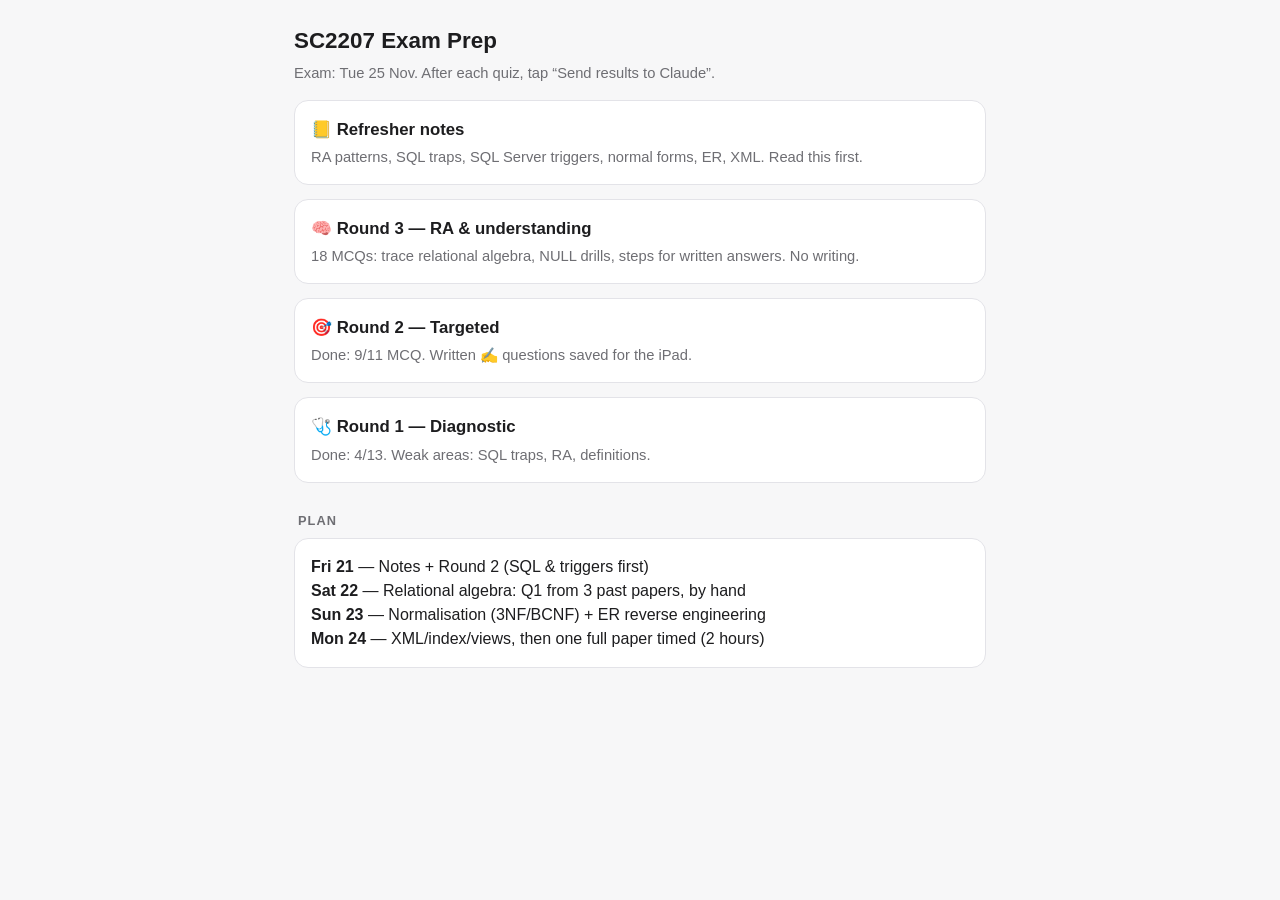
==== commit a467e116: "Add Round 3: RA tracing, NULL drills, written-answer steps Co-Authored-By: Claude Opus 5.5 <noreply@" ====
--- a/index.html
+++ b/index.html
@@ -12,7 +12,8 @@
   <div class="sub">Exam: Tue 25 Nov. After each quiz, tap “Send results to Claude”.</div>
 
   <a class="card" href="notes.html"><div class="t">📒 Refresher notes</div><div class="sub" style="margin:4px 0 0">RA patterns, SQL traps, SQL Server triggers, normal forms, ER, XML. Read this first.</div></a>
-  <a class="card" href="r2.html"><div class="t">🎯 Round 2 — Targeted</div><div class="sub" style="margin:4px 0 0">16 questions on your weak spots, including exam-style written answers.</div></a>
+  <a class="card" href="r3.html"><div class="t">🧠 Round 3 — RA & understanding</div><div class="sub" style="margin:4px 0 0">18 MCQs: trace relational algebra, NULL drills, steps for written answers. No writing.</div></a>
+  <a class="card" href="r2.html"><div class="t">🎯 Round 2 — Targeted</div><div class="sub" style="margin:4px 0 0">Done: 9/11 MCQ. Written ✍️ questions saved for the iPad.</div></a>
   <a class="card" href="r1.html"><div class="t">🩺 Round 1 — Diagnostic</div><div class="sub" style="margin:4px 0 0">Done: 4/13. Weak areas: SQL traps, RA, definitions.</div></a>
 
   <h2>Plan</h2>
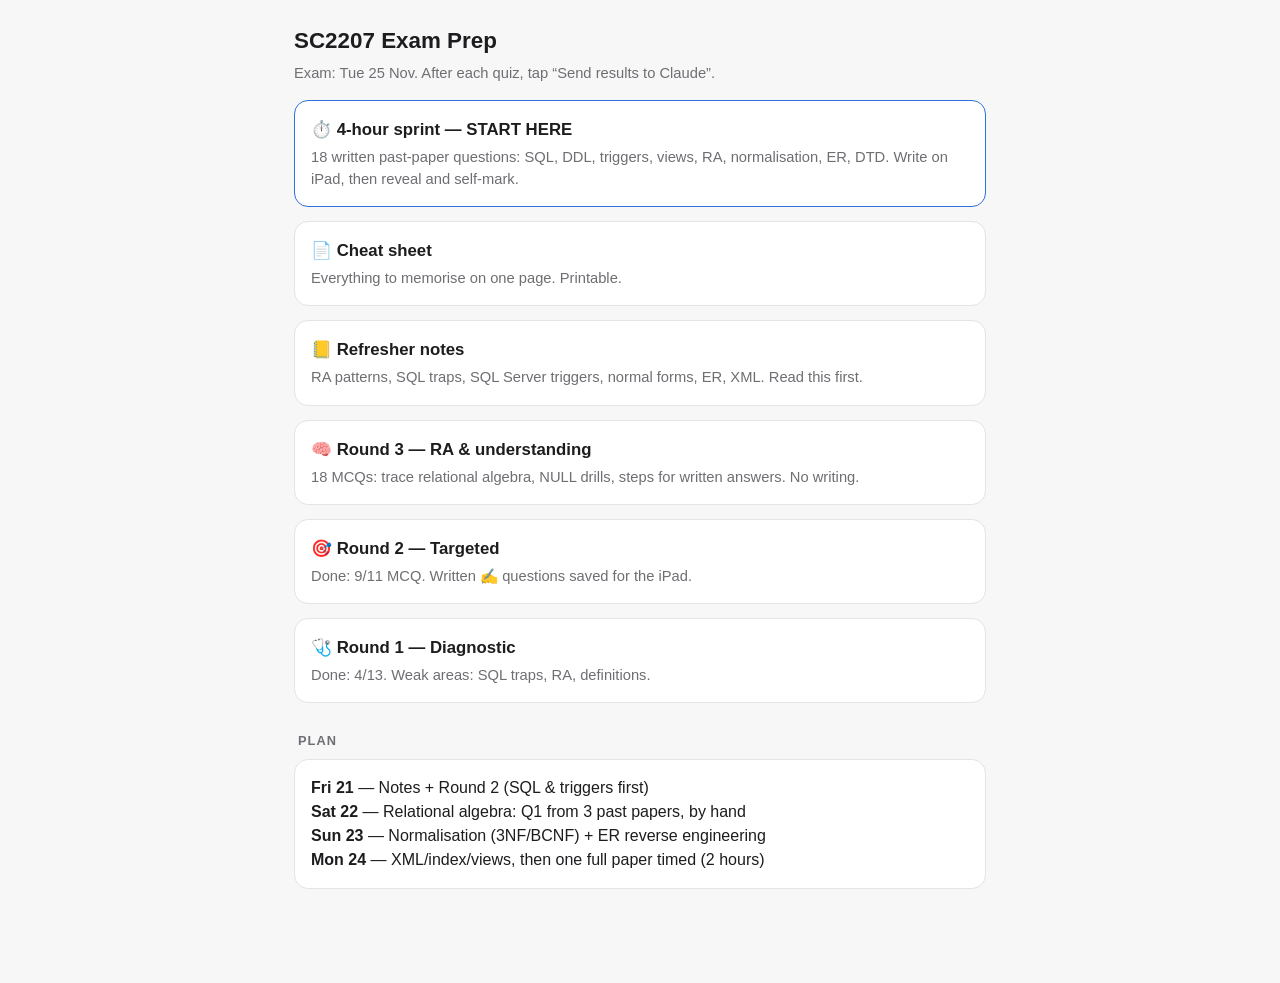
==== commit 15188958: "Add cheat sheet and 4-hour written sprint Co-Authored-By: Claude Opus 5.5 <noreply@anthropic.com>" ====
--- a/index.html
+++ b/index.html
@@ -11,6 +11,8 @@
   <h1>SC2207 Exam Prep</h1>
   <div class="sub">Exam: Tue 25 Nov. After each quiz, tap “Send results to Claude”.</div>
 
+  <a class="card" href="sprint.html" style="border-color:var(--accent)"><div class="t">⏱️ 4-hour sprint — START HERE</div><div class="sub" style="margin:4px 0 0">18 written past-paper questions: SQL, DDL, triggers, views, RA, normalisation, ER, DTD. Write on iPad, then reveal and self-mark.</div></a>
+  <a class="card" href="cheat.html"><div class="t">📄 Cheat sheet</div><div class="sub" style="margin:4px 0 0">Everything to memorise on one page. Printable.</div></a>
   <a class="card" href="notes.html"><div class="t">📒 Refresher notes</div><div class="sub" style="margin:4px 0 0">RA patterns, SQL traps, SQL Server triggers, normal forms, ER, XML. Read this first.</div></a>
   <a class="card" href="r3.html"><div class="t">🧠 Round 3 — RA & understanding</div><div class="sub" style="margin:4px 0 0">18 MCQs: trace relational algebra, NULL drills, steps for written answers. No writing.</div></a>
   <a class="card" href="r2.html"><div class="t">🎯 Round 2 — Targeted</div><div class="sub" style="margin:4px 0 0">Done: 9/11 MCQ. Written ✍️ questions saved for the iPad.</div></a>
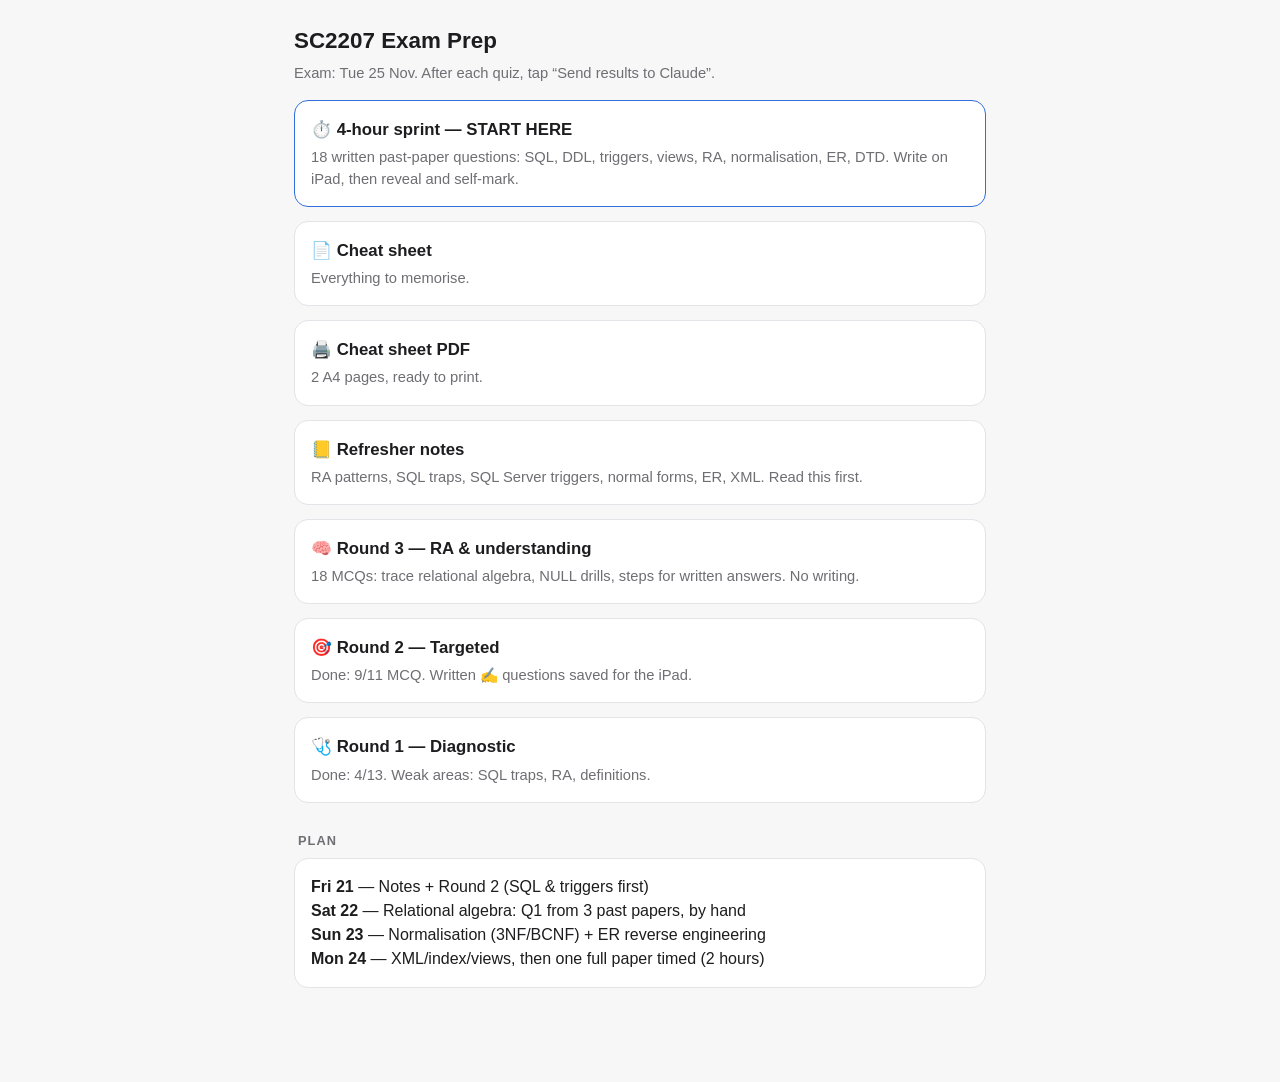
==== commit e8bc5913: "Add printable cheat sheet PDF Co-Authored-By: Claude Opus 5.5 <noreply@anthropic.com>" ====
--- a/index.html
+++ b/index.html
@@ -12,7 +12,7 @@
   <div class="sub">Exam: Tue 25 Nov. After each quiz, tap “Send results to Claude”.</div>
 
   <a class="card" href="sprint.html" style="border-color:var(--accent)"><div class="t">⏱️ 4-hour sprint — START HERE</div><div class="sub" style="margin:4px 0 0">18 written past-paper questions: SQL, DDL, triggers, views, RA, normalisation, ER, DTD. Write on iPad, then reveal and self-mark.</div></a>
-  <a class="card" href="cheat.html"><div class="t">📄 Cheat sheet</div><div class="sub" style="margin:4px 0 0">Everything to memorise on one page. Printable.</div></a>
+  <a class="card" href="cheat.html"><div class="t">📄 Cheat sheet</div><div class="sub" style="margin:4px 0 0">Everything to memorise. </div></a><a class="card" href="SC2207-cheat-sheet.pdf"><div class="t">🖨️ Cheat sheet PDF</div><div class="sub" style="margin:4px 0 0">2 A4 pages, ready to print.</div></a>
   <a class="card" href="notes.html"><div class="t">📒 Refresher notes</div><div class="sub" style="margin:4px 0 0">RA patterns, SQL traps, SQL Server triggers, normal forms, ER, XML. Read this first.</div></a>
   <a class="card" href="r3.html"><div class="t">🧠 Round 3 — RA & understanding</div><div class="sub" style="margin:4px 0 0">18 MCQs: trace relational algebra, NULL drills, steps for written answers. No writing.</div></a>
   <a class="card" href="r2.html"><div class="t">🎯 Round 2 — Targeted</div><div class="sub" style="margin:4px 0 0">Done: 9/11 MCQ. Written ✍️ questions saved for the iPad.</div></a>
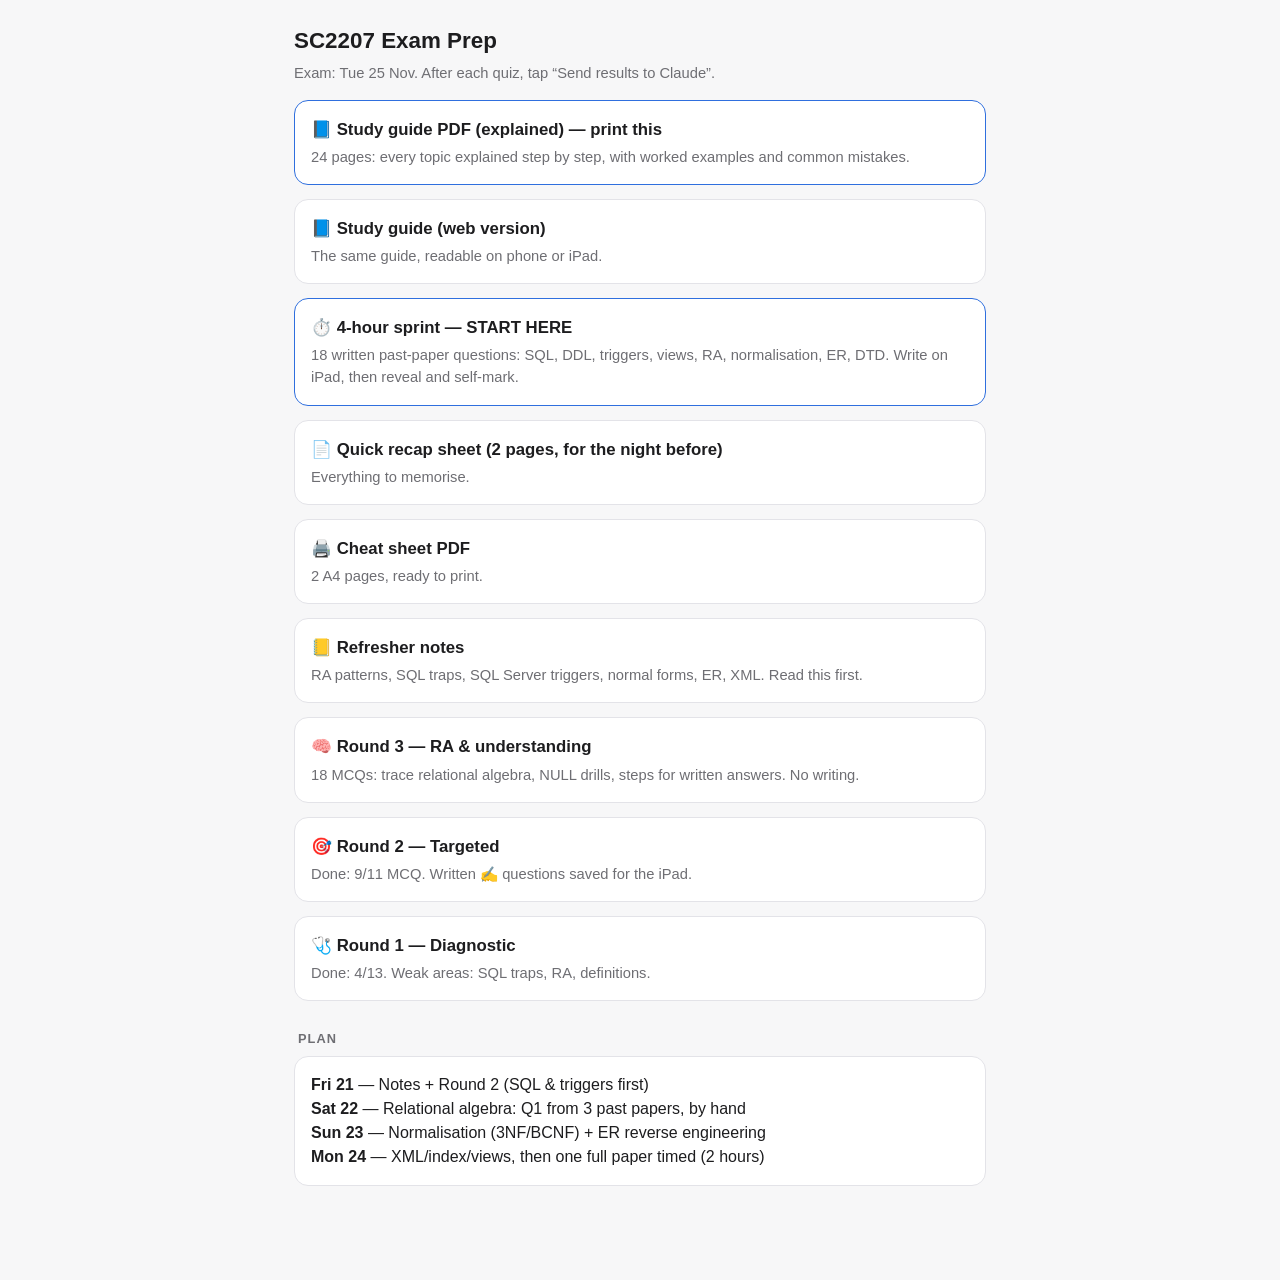
==== commit 65e07ceb: "Add detailed study guide with worked examples (web + PDF) Co-Authored-By: Claude Opus 5.5 <noreply@a" ====
--- a/index.html
+++ b/index.html
@@ -11,8 +11,10 @@
   <h1>SC2207 Exam Prep</h1>
   <div class="sub">Exam: Tue 25 Nov. After each quiz, tap “Send results to Claude”.</div>
 
+  <a class="card" href="SC2207-study-guide.pdf" style="border-color:var(--accent)"><div class="t">📘 Study guide PDF (explained) — print this</div><div class="sub" style="margin:4px 0 0">24 pages: every topic explained step by step, with worked examples and common mistakes.</div></a>
+  <a class="card" href="guide.html"><div class="t">📘 Study guide (web version)</div><div class="sub" style="margin:4px 0 0">The same guide, readable on phone or iPad.</div></a>
   <a class="card" href="sprint.html" style="border-color:var(--accent)"><div class="t">⏱️ 4-hour sprint — START HERE</div><div class="sub" style="margin:4px 0 0">18 written past-paper questions: SQL, DDL, triggers, views, RA, normalisation, ER, DTD. Write on iPad, then reveal and self-mark.</div></a>
-  <a class="card" href="cheat.html"><div class="t">📄 Cheat sheet</div><div class="sub" style="margin:4px 0 0">Everything to memorise. </div></a><a class="card" href="SC2207-cheat-sheet.pdf"><div class="t">🖨️ Cheat sheet PDF</div><div class="sub" style="margin:4px 0 0">2 A4 pages, ready to print.</div></a>
+  <a class="card" href="cheat.html"><div class="t">📄 Quick recap sheet (2 pages, for the night before)</div><div class="sub" style="margin:4px 0 0">Everything to memorise. </div></a><a class="card" href="SC2207-cheat-sheet.pdf"><div class="t">🖨️ Cheat sheet PDF</div><div class="sub" style="margin:4px 0 0">2 A4 pages, ready to print.</div></a>
   <a class="card" href="notes.html"><div class="t">📒 Refresher notes</div><div class="sub" style="margin:4px 0 0">RA patterns, SQL traps, SQL Server triggers, normal forms, ER, XML. Read this first.</div></a>
   <a class="card" href="r3.html"><div class="t">🧠 Round 3 — RA & understanding</div><div class="sub" style="margin:4px 0 0">18 MCQs: trace relational algebra, NULL drills, steps for written answers. No writing.</div></a>
   <a class="card" href="r2.html"><div class="t">🎯 Round 2 — Targeted</div><div class="sub" style="margin:4px 0 0">Done: 9/11 MCQ. Written ✍️ questions saved for the iPad.</div></a>
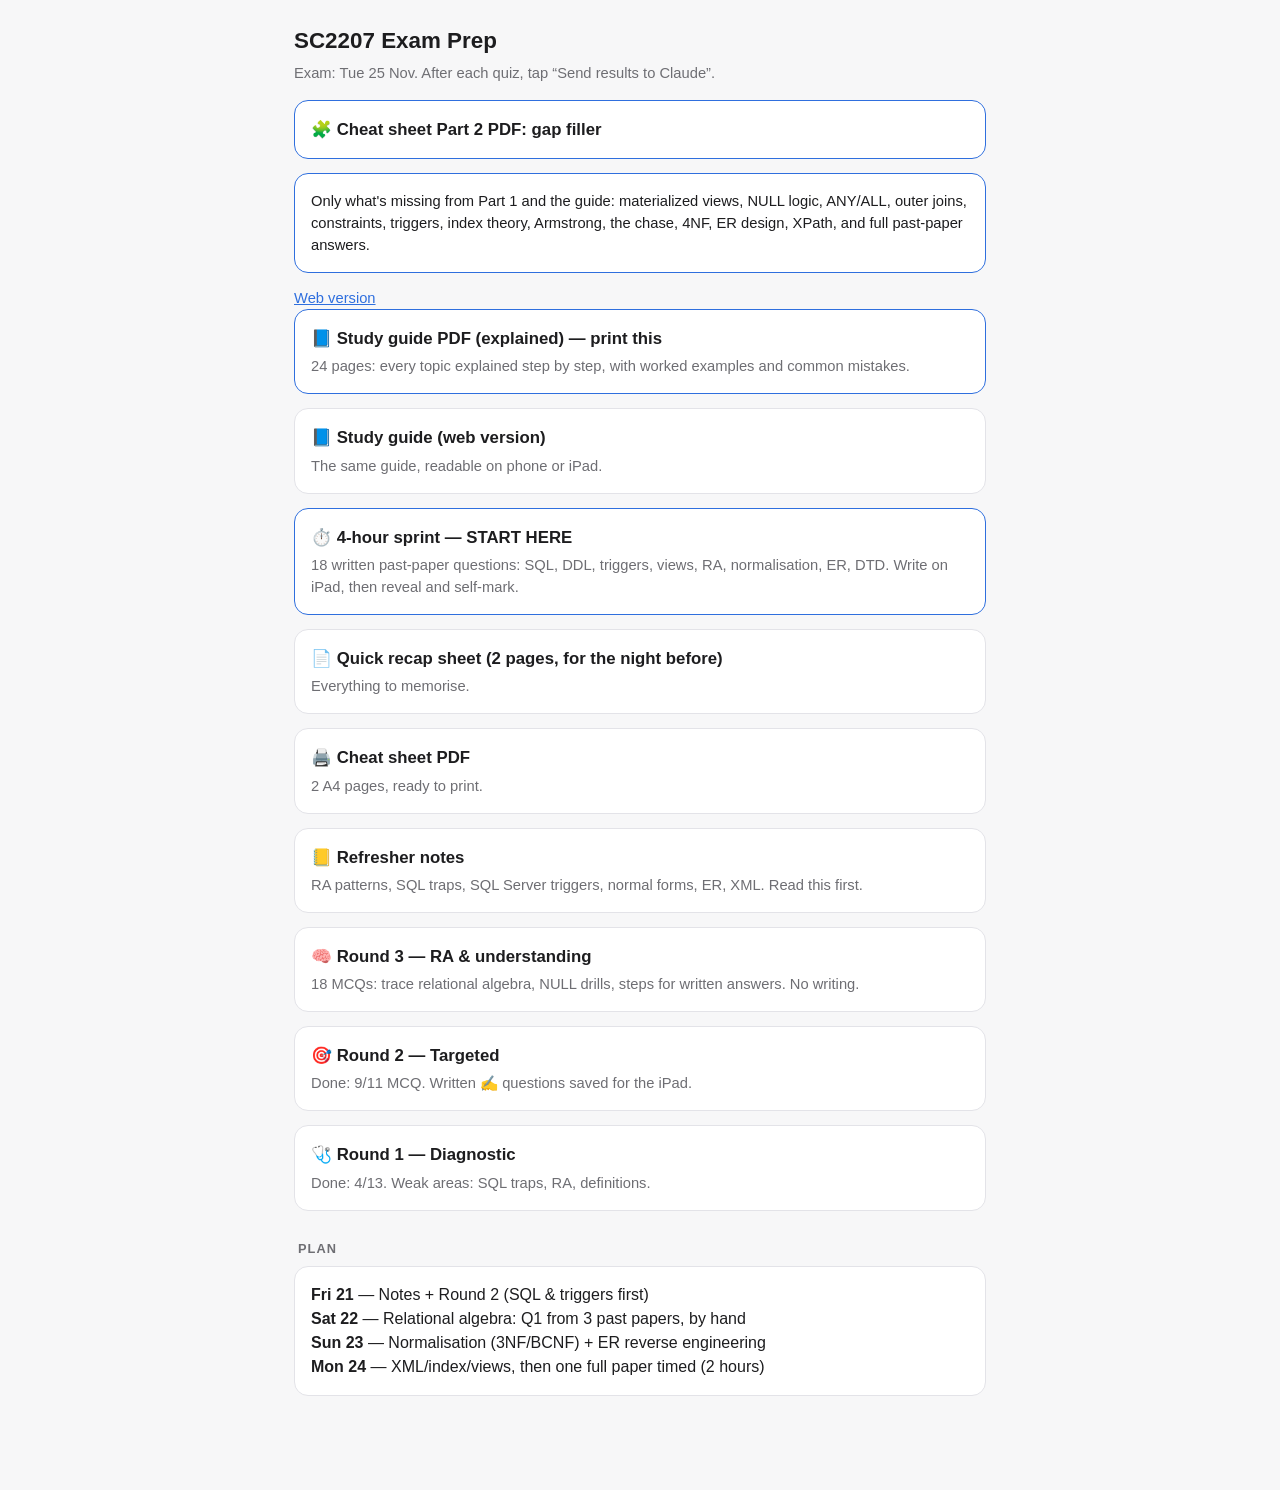
==== commit ab616c86: "Add cheat sheet Part 2 (gap filler from 5-agent audit) Co-Authored-By: Claude Opus 5.5 <noreply@anth" ====
--- a/index.html
+++ b/index.html
@@ -11,6 +11,7 @@
   <h1>SC2207 Exam Prep</h1>
   <div class="sub">Exam: Tue 25 Nov. After each quiz, tap “Send results to Claude”.</div>
 
+  <a class="card" href="SC2207-cheat-sheet-part2.pdf" style="border-color:var(--accent)"><div class="t">🧩 Cheat sheet Part 2 PDF: gap filler</div><div class="sub" style="margin:4px 0 0">Only what's missing from Part 1 and the guide: materialized views, NULL logic, ANY/ALL, outer joins, constraints, triggers, index theory, Armstrong, the chase, 4NF, ER design, XPath, and full past-paper answers. <a href="cheat2.html">Web version</a></div></a>
   <a class="card" href="SC2207-study-guide.pdf" style="border-color:var(--accent)"><div class="t">📘 Study guide PDF (explained) — print this</div><div class="sub" style="margin:4px 0 0">24 pages: every topic explained step by step, with worked examples and common mistakes.</div></a>
   <a class="card" href="guide.html"><div class="t">📘 Study guide (web version)</div><div class="sub" style="margin:4px 0 0">The same guide, readable on phone or iPad.</div></a>
   <a class="card" href="sprint.html" style="border-color:var(--accent)"><div class="t">⏱️ 4-hour sprint — START HERE</div><div class="sub" style="margin:4px 0 0">18 written past-paper questions: SQL, DDL, triggers, views, RA, normalisation, ER, DTD. Write on iPad, then reveal and self-mark.</div></a>
